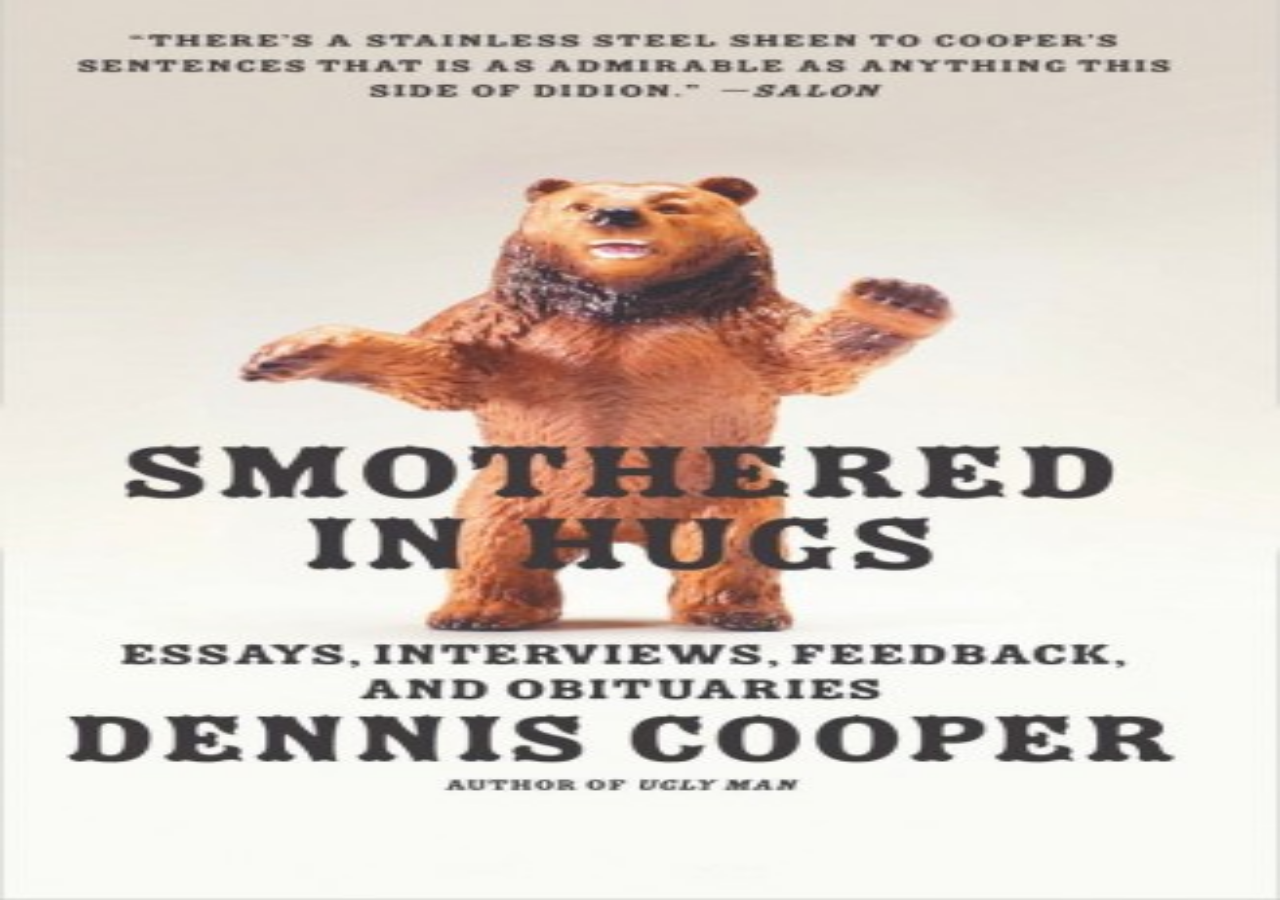
==== proj/platforms/android/assets/www/index.html @ e9822a6d "Got viewing implemented" ====
<!DOCTYPE html>
<!--
    Licensed to the Apache Software Foundation (ASF) under one
    or more contributor license agreements.  See the NOTICE file
    distributed with this work for additional information
    regarding copyright ownership.  The ASF licenses this file
    to you under the Apache License, Version 2.0 (the
    "License"); you may not use this file except in compliance
    with the License.  You may obtain a copy of the License at

    http://www.apache.org/licenses/LICENSE-2.0

    Unless required by applicable law or agreed to in writing,
    software distributed under the License is distributed on an
    "AS IS" BASIS, WITHOUT WARRANTIES OR CONDITIONS OF ANY
     KIND, either express or implied.  See the License for the
    specific language governing permissions and limitations
    under the License.
-->
<html>
    <head>
        <meta charset="utf-8" />
        <meta name="format-detection" content="telephone=no" />
        <meta name="viewport" content="user-scalable=no, initial-scale=1, maximum-scale=1, minimum-scale=1, width=device-width, height=device-height, target-densitydpi=device-dpi" />
	<base href="#" />
        <title>Hello World</title>
	<link rel="stylesheet" href="css/mhci.css" />
    </head>
    <body>
      <style>
	body {
	margin: 0;
	padding-bottom: 0;
	}
	div {
	margin: 0;
	}
      </style>
        <div ng-view>
        </div>
	<script src="bower_components/jquery/jquery.js"></script>
	<script src="bower_components/angular/angular.js"></script>
	<script src="bower_components/angular-route/angular-route.js"></script>
	<script src="bower_components/angular-touch/angular-touch.js"></script>

	<script src="js/app.js" type="text/javascript"></script>
	<script src="js/main.js" type="text/javascript"></script>
	<script src="js/angular-swipe.js" type="text/javascript"></script>
        <script type="text/javascript" src="phonegap.js"></script>

        <script type="text/javascript">
	  var onReady = function(){
	  angular.bootstrap(document, ['MHCI']);
	  };
	  document.addEventListener("deviceready", onReady, false);
        </script>
    </body>
</html>
---- proj/platforms/android/assets/www/css/mhci.css ----
.move-transition{
    -webkit-transition: top 1s;
    transition: top 1s;

    width: 100%;
    top: 0;
    position: fixed;
    height: 100%;
}
.move{
    top: 100%;
}
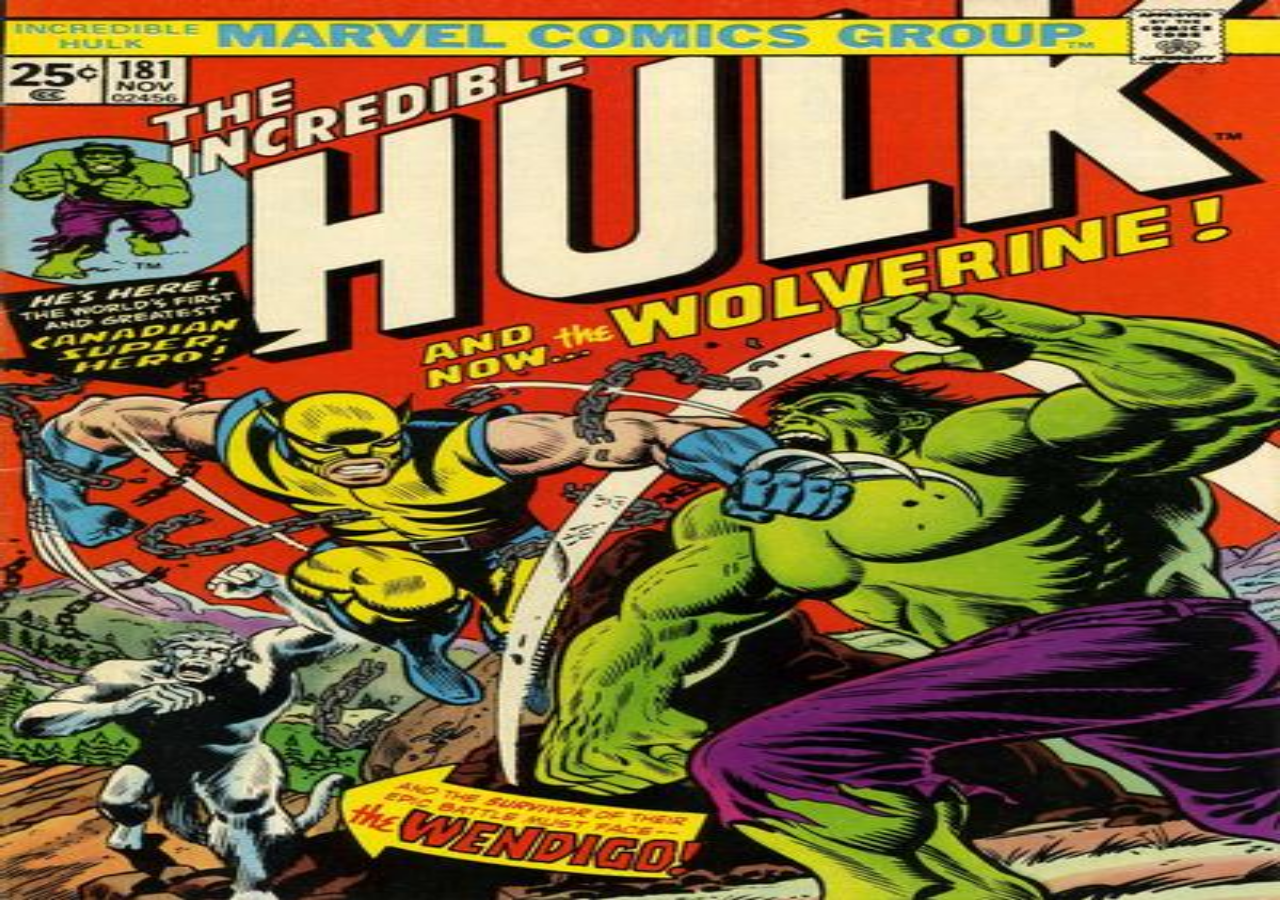
==== commit 5f4877a1: "missed some assets" ====
--- a/proj/platforms/android/assets/www/index.html
+++ b/proj/platforms/android/assets/www/index.html
@@ -21,7 +21,7 @@
     <head>
         <meta charset="utf-8" />
         <meta name="format-detection" content="telephone=no" />
-        <meta name="viewport" content="user-scalable=no, initial-scale=1, maximum-scale=1, minimum-scale=1, width=device-width, height=device-height, target-densitydpi=device-dpi" />
+        <meta name="viewport" content="user-scalable=no, initial-scale=1, maximum-scale=1, minimum-scale=1, width=device-width, height=device-height, target-densitydpi=medium-dpi" />
 	<base href="#" />
         <title>Hello World</title>
 	<link rel="stylesheet" href="css/mhci.css" />
--- a/proj/platforms/android/assets/www/css/mhci.css
+++ b/proj/platforms/android/assets/www/css/mhci.css
@@ -1,6 +1,24 @@
+html {
+  font-family: sans-serif;
+  -ms-text-size-adjust: 100%;
+  -webkit-text-size-adjust: 100%;
+}
+
+body {
+  font-family: "Helvetica Neue", Helvetica, Arial, sans-serif;
+  font-size: 14px;
+  line-height: 1.42857143;
+  color: #333333;
+  background-color: #ffffff;
+}
+
+
 .move-transition{
-    -webkit-transition: top 1s;
-    transition: top 1s;
+    -webkit-transition: top 1s, width 1s;
+    transition: top 1s, width 1s;
+
+    /* -webkit-transition: width 1s; */
+    /* transition: width 1s; */
 
     width: 100%;
     top: 0;
@@ -9,4 +27,30 @@
 }
 .move{
     top: 100%;
+}
+
+.open_book{
+    -webkit-animation: open_anim 1s linear;
+    animation: open_anim 1s linear;
+    transform-style: preserve-3d;
+}
+
+@keyframes open_anim{
+    from {transform: rotateY(0deg);}
+    to {transform: rotateY(90deg);}
+}
+
+.open {
+    width: 0%;
+}
+
+.detail {
+    width: 100%;
+    top: 0;
+    position: fixed;
+    height: 100%;
+    overflow-y: scroll;
+    overflow-x: hidden;
+    padding: 5px;
+    font-size: 20px;
 }